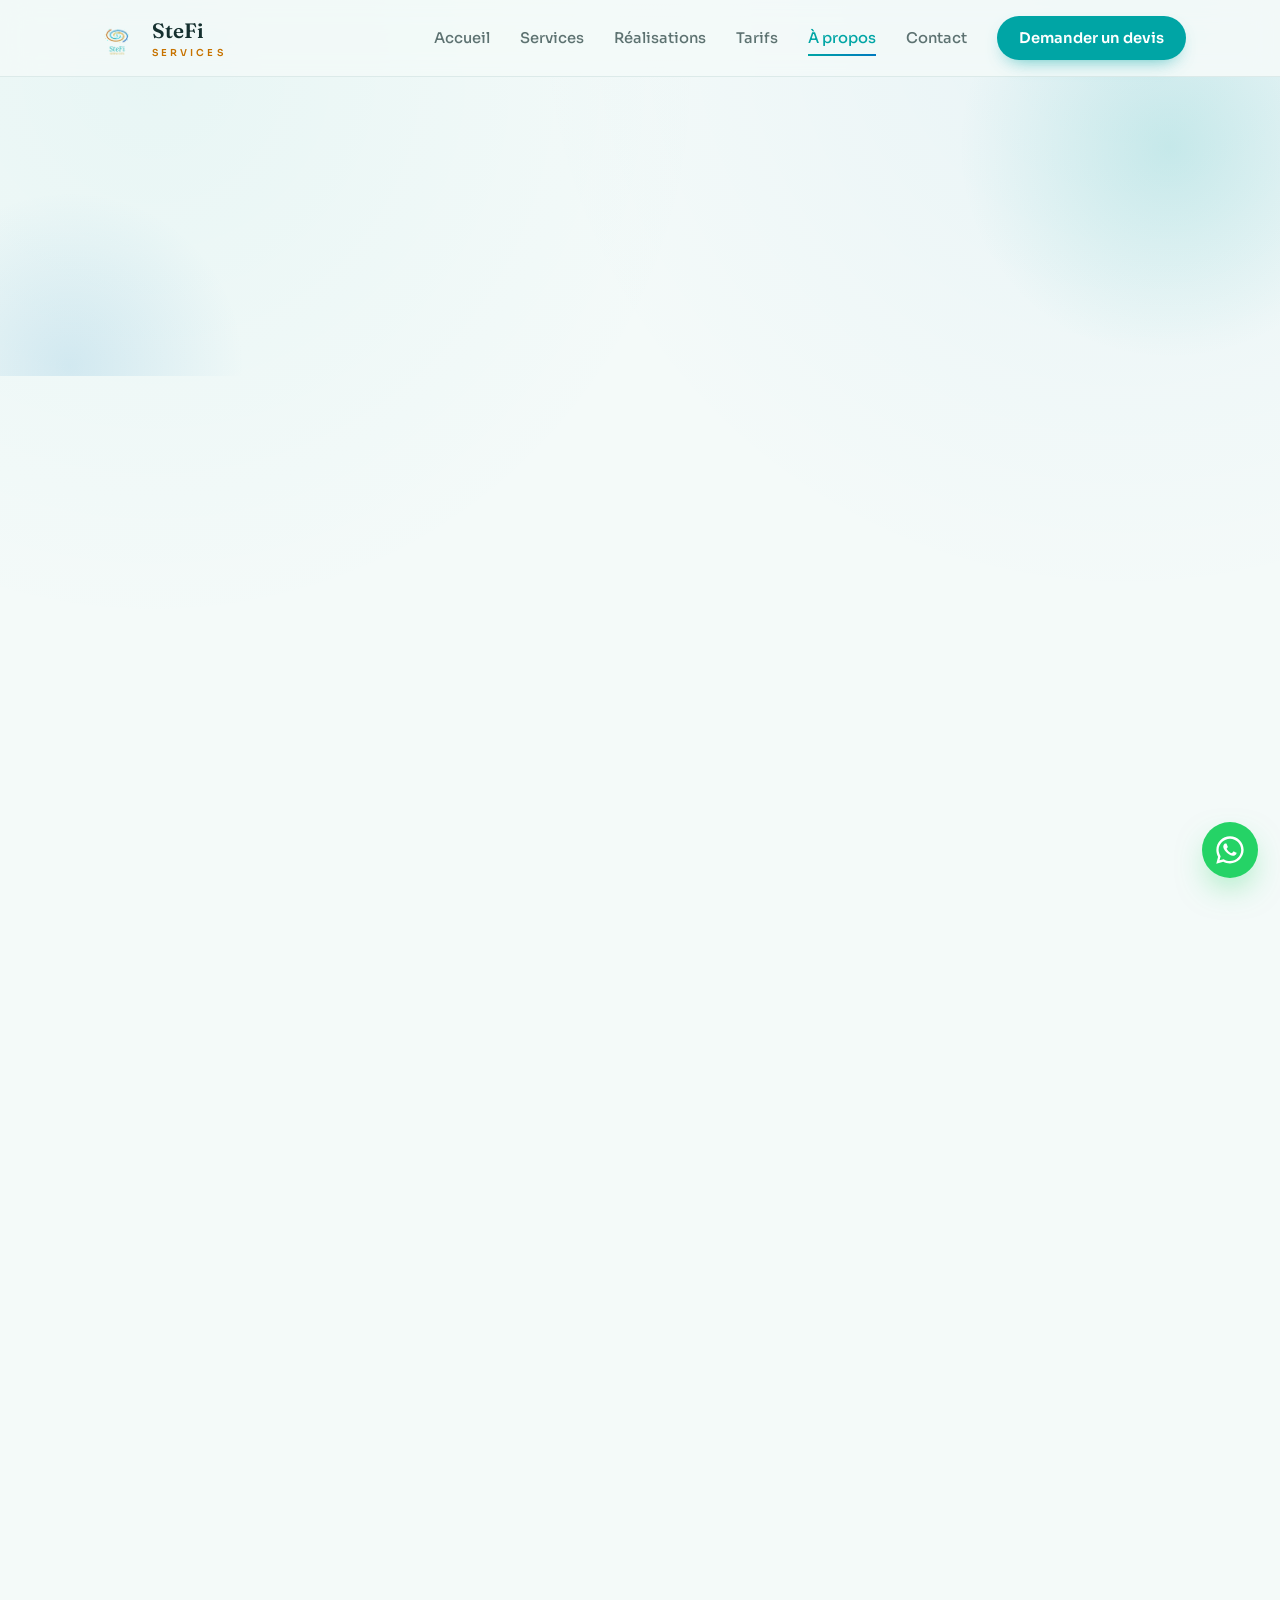
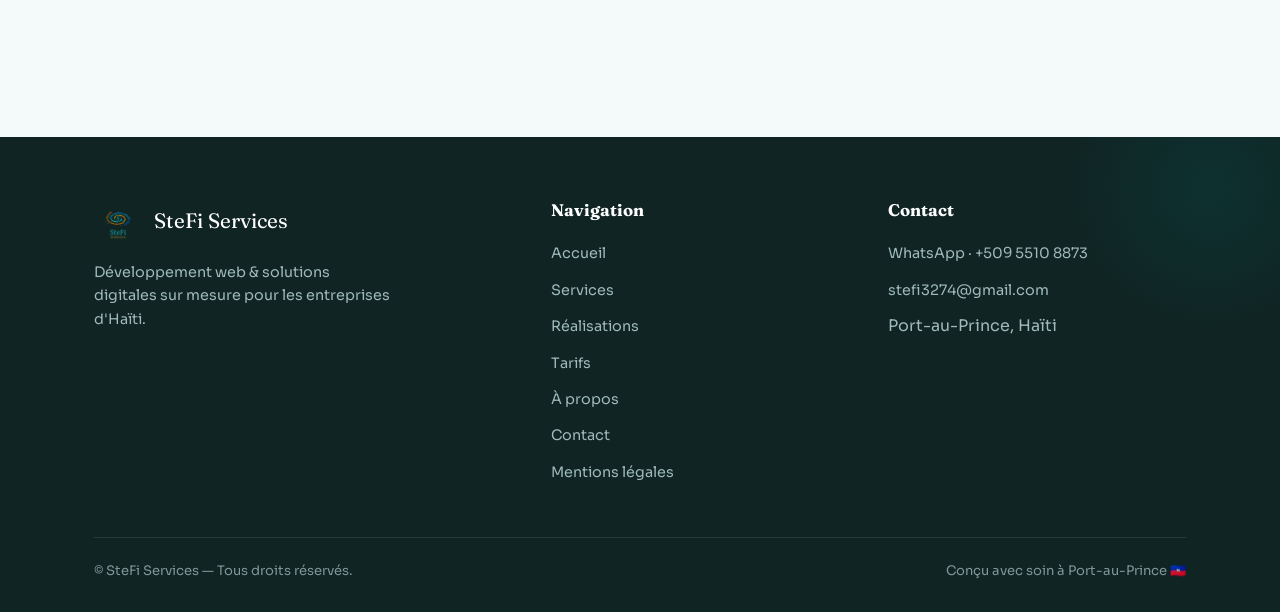
==== a-propos.html @ d9a523bb "Add files via upload" ====
<!DOCTYPE html>
<html lang="fr">
<head>
<meta charset="UTF-8">
<meta name="viewport" content="width=device-width, initial-scale=1.0">
<title>À propos — SteFi Services</title>
<meta name="description" content="SteFi Services, par Stevenson Mervil : le digital simplement, pour les entrepreneurs d'Haïti. Basés à Port-au-Prince.">
<meta property="og:title" content="À propos — SteFi Services">
<meta property="og:description" content="SteFi Services, par Stevenson Mervil : le digital simplement, pour les entrepreneurs d'Haïti. Basés à Port-au-Prince.">
<meta property="og:type" content="website">
<meta property="og:image" content="logo.png">
<meta name="theme-color" content="#00a5a5">
<link rel="icon" type="image/png" href="logo.png">
<link rel="preconnect" href="https://fonts.googleapis.com">
<link rel="preconnect" href="https://fonts.gstatic.com" crossorigin>
<link href="https://fonts.googleapis.com/css2?family=Fraunces:ital,opsz,wght@0,9..144,400;0,9..144,600;0,9..144,700;1,9..144,400;1,9..144,600&family=Sora:wght@300;400;500;600;700&display=swap" rel="stylesheet">
<link rel="stylesheet" href="style.css">
</head>
<body>
<header>
  <div class="wrap nav">
    <a href="index.html" class="brand">
      <img src="logo.png" alt="Logo SteFi Services">
      <span>SteFi<small>Services</small></span>
    </a>
    <nav class="menu" id="menu">
        <a href="index.html">Accueil</a>
        <a href="services.html">Services</a>
        <a href="realisations.html">Réalisations</a>
        <a href="tarifs.html">Tarifs</a>
        <a href="a-propos.html" class="active">À propos</a>
        <a href="contact.html">Contact</a>
        <a href="contact.html" class="cta">Demander un devis</a>
    </nav>
    <button class="burger" id="burger" aria-label="Ouvrir le menu"><span></span><span></span><span></span></button>
  </div>
</header>

<section class="page-hero">
  <div class="wrap reveal">
    <span class="kicker">À propos</span>
    <h1>Qui sommes-nous</h1>
    <p>Le digital, simplement, pour les entrepreneurs d'ici.</p>
    <div class="crumbs"><a href="index.html">Accueil</a> › À propos</div>
  </div>
</section>

<section style="padding-top:30px">
  <div class="wrap about">
    <div class="about-visual reveal">
      <img src="logo.png" alt="SteFi Services">
      <div class="nm">Stevenson Mervil</div>
      <div class="rl">Fondateur · Développeur</div>
    </div>
    <div class="reveal d1">
      <h2>Le digital à portée de tous</h2>
      <p>SteFi Services est née d'une conviction : chaque entreprise, petite ou grande, mérite une présence en ligne professionnelle, sans jargon compliqué ni budget démesuré.</p>
      <p>Basés à Port-au-Prince, nous concevons des sites et des solutions digitales pensés pour la réalité du marché local — paiements MonCash et NatCash, commandes sur WhatsApp, et un accompagnement humain à chaque étape.</p>
      <p>Notre approche : écouter votre besoin, livrer un outil qui fonctionne vraiment, et rester à vos côtés bien après la mise en ligne.</p>
      <div class="vals">
        <span class="pill"><b>✓</b> Sur mesure</span>
        <span class="pill"><b>✓</b> Prix transparents</span>
        <span class="pill"><b>✓</b> Suivi continu</span>
        <span class="pill"><b>✓</b> Proximité</span>
      </div>
    </div>
  </div>
</section>

<section style="padding-top:0">
  <div class="wrap">
    <div class="head reveal">
      <span class="kicker">Nos valeurs</span>
      <h2>Ce qui guide notre travail</h2>
      <p>Trois principes simples au cœur de chaque projet.</p>
    </div>
    <div class="values">
      <div class="value reveal"><div class="ic">👂</div><h3>L'écoute d'abord</h3><p>On part de votre besoin réel, pas d'une solution toute faite. Chaque projet commence par une vraie conversation.</p></div>
      <div class="value reveal d1"><div class="ic">🇭🇹</div><h3>Pensé pour Haïti</h3><p>Paiements locaux, WhatsApp, connexions parfois lentes : on conçoit pour la réalité de vos clients.</p></div>
      <div class="value reveal d2"><div class="ic">🤝</div><h3>Un partenaire durable</h3><p>On ne disparaît pas après la livraison. Suivi, mises à jour et conseils restent disponibles.</p></div>
    </div>
  </div>
</section>

<section style="padding-top:0">
  <div class="wrap">
    <div class="cta-band reveal">
      <h2>Travaillons ensemble</h2>
      <p>Un projet en tête ? Discutons-en sans engagement.</p>
      <a href="contact.html" class="btn btn-primary">Me contacter <span class="arr">→</span></a>
    </div>
  </div>
</section>

<footer>
  <div class="wrap">
    <div class="f-grid">
      <div>
        <div class="f-brand">
          <img src="logo.png" alt="SteFi Services">
          <span class="nm">SteFi Services</span>
        </div>
        <p>Développement web &amp; solutions digitales sur mesure pour les entreprises d'Haïti.</p>
      </div>
      <div>
        <h4>Navigation</h4>
        <ul>
          <li><a href="index.html">Accueil</a></li>
          <li><a href="services.html">Services</a></li>
          <li><a href="realisations.html">Réalisations</a></li>
          <li><a href="tarifs.html">Tarifs</a></li>
          <li><a href="a-propos.html">À propos</a></li>
          <li><a href="contact.html">Contact</a></li>
          <li><a href="mentions-legales.html">Mentions légales</a></li>
        </ul>
      </div>
      <div>
        <h4>Contact</h4>
        <ul>
          <li><a href="https://wa.me/50955108873" target="_blank" rel="noopener">WhatsApp · +509 5510 8873</a></li>
          <li><a href="mailto:stefi3274@gmail.com">stefi3274@gmail.com</a></li>
          <li><span style="color:#9fbab9">Port-au-Prince, Haïti</span></li>
        </ul>
      </div>
    </div>
    <div class="f-bottom">
      <span>© <span class="year"></span> SteFi Services — Tous droits réservés.</span>
      <span>Conçu avec soin à Port-au-Prince 🇭🇹</span>
    </div>
  </div>
</footer>

<span class="wa-pulse"></span>
<a class="wa-float" href="https://wa.me/50955108873?text=Bonjour%20SteFi%20Services,%20je%20souhaite%20des%20informations." target="_blank" rel="noopener" aria-label="Contacter sur WhatsApp">
  <svg viewBox="0 0 32 32" fill="currentColor"><path d="M16 .4C7.4.4.4 7.4.4 16c0 2.8.7 5.4 2 7.8L.3 31.6l8-2.1c2.3 1.2 4.9 1.9 7.7 1.9 8.6 0 15.6-7 15.6-15.6S24.6.4 16 .4zm0 28.2c-2.5 0-4.8-.7-6.8-1.8l-.5-.3-4.7 1.2 1.3-4.6-.3-.5c-1.3-2-2-4.4-2-6.8C3.2 9 9 3.2 16 3.2S28.8 9 28.8 16 23 28.6 16 28.6zm7.1-9.6c-.4-.2-2.3-1.1-2.6-1.3-.4-.1-.6-.2-.9.2s-1 1.3-1.2 1.5c-.2.2-.4.3-.8.1-.4-.2-1.6-.6-3.1-1.9-1.1-1-1.9-2.3-2.2-2.7-.2-.4 0-.6.2-.8.2-.2.4-.4.5-.7.2-.2.2-.4.4-.6.1-.3 0-.5 0-.7-.1-.2-.9-2.1-1.2-2.9-.3-.8-.6-.7-.9-.7h-.7c-.2 0-.6.1-1 .5-.3.4-1.3 1.3-1.3 3.1s1.3 3.6 1.5 3.9c.2.2 2.6 4 6.4 5.6.9.4 1.6.6 2.1.8.9.3 1.7.2 2.3.1.7-.1 2.3-.9 2.6-1.8.3-.9.3-1.6.2-1.8-.1-.1-.3-.2-.7-.4z"/></svg><span class="wa-txt">Discutons !</span>
</a>
<script src="main.js"></script>
</body>
</html>
---- style.css ----
/* ============================================================
   SteFi Services — styles partagés (v3)
   Modifiez ce fichier pour changer l'apparence de tout le site.
   Couleurs principales : voir :root ci-dessous.
   ============================================================ */

*{box-sizing:border-box;margin:0;padding:0}
:root{
  --ink:#15302f;--muted:#5d7271;
  --accent:#00a5a5;--accent-d:#007e8f;
  --blue:#0079bf;--ocre:#c77300;--gold:#cbb04f;
  --bg:#f4faf9;--surface:#ffffff;--border:#dceae9;
  --wa:#25d366;
  --shadow-sm:0 4px 14px -8px rgba(21,48,47,.25);
  --shadow-md:0 18px 44px -22px rgba(21,48,47,.35);
  --shadow-lg:0 30px 70px -30px rgba(21,48,47,.4);
  --radius:18px;
  --maxw:1140px;
}
html{scroll-behavior:smooth;-webkit-text-size-adjust:100%}
body{font-family:'Sora',sans-serif;color:var(--ink);background:var(--bg);line-height:1.65;overflow-x:hidden;
  background-image:radial-gradient(circle at 12% 8%,rgba(0,165,165,.05),transparent 40%),radial-gradient(circle at 88% 0%,rgba(0,121,191,.05),transparent 42%);
  background-attachment:fixed}
a{color:inherit;text-decoration:none}
img{max-width:100%;display:block}
::selection{background:rgba(0,165,165,.22)}
.wrap{max-width:var(--maxw);margin:0 auto;padding:0 24px}
section{padding:92px 0}
h1,h2,h3{font-family:'Fraunces',serif;font-weight:600;line-height:1.08;letter-spacing:-.01em}

/* ---------- HEADER ---------- */
header{position:sticky;top:0;z-index:60;background:rgba(244,250,249,.78);backdrop-filter:blur(14px);-webkit-backdrop-filter:blur(14px);border-bottom:1px solid var(--border);transition:box-shadow .3s}
header.scrolled{box-shadow:0 6px 24px -16px rgba(21,48,47,.5)}
.nav{display:flex;align-items:center;justify-content:space-between;height:76px}
.brand{display:flex;align-items:center;gap:12px;font-family:'Fraunces',serif;font-size:1.3rem;font-weight:600}
.brand img{width:46px;height:46px;object-fit:contain;transition:transform .4s cubic-bezier(.34,1.56,.64,1)}
.brand:hover img{transform:rotate(-8deg) scale(1.06)}
.brand span small{display:block;font-family:'Sora',sans-serif;font-size:.6rem;letter-spacing:.32em;text-transform:uppercase;color:var(--ocre);font-weight:600;margin-top:-2px}
.menu{display:flex;gap:30px;align-items:center;font-size:.92rem;font-weight:500}
.menu a{position:relative;padding:4px 0;color:var(--muted);transition:color .2s}
.menu a:hover,.menu a.active{color:var(--accent)}
.menu a::after{content:"";position:absolute;left:0;bottom:-2px;width:0;height:2px;background:linear-gradient(90deg,var(--accent),var(--blue));transition:width .28s}
.menu a:hover::after,.menu a.active::after{width:100%}
.menu .cta{background:var(--accent);color:#fff;padding:10px 22px;border-radius:30px;font-weight:600;box-shadow:0 8px 20px -10px rgba(0,165,165,.8)}
.menu .cta:hover{background:var(--accent-d);color:#fff;transform:translateY(-1px)}
.menu .cta::after{display:none}
.burger{display:none;flex-direction:column;gap:5px;cursor:pointer;background:none;border:0;padding:6px}
.burger span{width:26px;height:2px;background:var(--ink);border-radius:2px;transition:.3s}
.burger.open span:nth-child(1){transform:translateY(7px) rotate(45deg)}
.burger.open span:nth-child(2){opacity:0}
.burger.open span:nth-child(3){transform:translateY(-7px) rotate(-45deg)}

/* ---------- BUTTONS ---------- */
.btns{display:flex;gap:14px;flex-wrap:wrap}
.btn{display:inline-flex;align-items:center;gap:9px;padding:14px 28px;border-radius:32px;font-weight:600;font-size:.95rem;transition:transform .2s,box-shadow .2s,background .2s;cursor:pointer;border:0;font-family:inherit}
.btn-primary{background:linear-gradient(135deg,var(--accent-d),var(--accent) 70%,var(--blue));background-size:160% 160%;color:#fff;box-shadow:0 12px 30px -12px rgba(0,165,165,.7)}
.btn-primary:hover{transform:translateY(-2px);box-shadow:0 18px 40px -14px rgba(0,165,165,.85);background-position:100% 100%}
.btn-ghost{background:#fff;color:var(--ink);border:1.5px solid var(--border)}
.btn-ghost:hover{border-color:var(--accent);color:var(--accent);transform:translateY(-2px)}
.btn .arr{transition:transform .25s}
.btn:hover .arr{transform:translateX(4px)}

/* ---------- SECTION HEADINGS ---------- */
.kicker{display:inline-flex;align-items:center;gap:8px;text-transform:uppercase;letter-spacing:.26em;font-size:.7rem;font-weight:700;color:var(--ocre);margin-bottom:18px}
.kicker::before{content:"";width:22px;height:2px;background:var(--ocre);border-radius:2px}
.head{text-align:center;max-width:640px;margin:0 auto 58px}
.head .kicker{justify-content:center;margin-bottom:14px}
.head h2{font-size:clamp(1.9rem,4vw,2.5rem);margin-bottom:14px}
.head p{color:var(--muted)}

/* ---------- PAGE HERO (inner pages) ---------- */
.page-hero{padding:84px 0 44px;text-align:center;position:relative;overflow:hidden}
.page-hero::before{content:"";position:absolute;top:-160px;right:-120px;width:460px;height:460px;border-radius:50%;background:radial-gradient(circle,rgba(0,165,165,.16),transparent 65%)}
.page-hero::after{content:"";position:absolute;bottom:-180px;left:-120px;width:380px;height:380px;border-radius:50%;background:radial-gradient(circle,rgba(0,121,191,.12),transparent 65%)}
.page-hero .wrap{position:relative;z-index:1}
.page-hero h1{font-size:clamp(2.1rem,5vw,2.9rem);margin-bottom:12px}
.page-hero p{color:var(--muted);max-width:560px;margin:0 auto}
.crumbs{font-size:.78rem;color:var(--muted);margin-top:18px;letter-spacing:.04em}
.crumbs a{color:var(--accent)}
.crumbs a:hover{text-decoration:underline}

/* ---------- HERO (home) ---------- */
.hero{position:relative;padding:104px 0 92px;overflow:hidden}
.hero::before{content:"";position:absolute;top:-180px;right:-160px;width:580px;height:580px;border-radius:50%;background:radial-gradient(circle,rgba(0,165,165,.18),transparent 65%);z-index:0;animation:float 14s ease-in-out infinite}
.hero::after{content:"";position:absolute;bottom:-200px;left:-140px;width:480px;height:480px;border-radius:50%;background:radial-gradient(circle,rgba(0,121,191,.14),transparent 65%);z-index:0;animation:float 18s ease-in-out infinite reverse}
@keyframes float{0%,100%{transform:translate(0,0)}50%{transform:translate(-24px,22px)}}
.hero .wrap{position:relative;z-index:1;display:grid;grid-template-columns:1.1fr .9fr;gap:52px;align-items:center}
.hero h1{font-size:clamp(2.3rem,5.2vw,3.4rem);margin-bottom:20px}
.hero h1 em{font-style:italic;color:var(--accent);position:relative}
.hero h1 em::after{content:"";position:absolute;left:0;right:0;bottom:.04em;height:.13em;background:rgba(203,176,79,.45);border-radius:3px;z-index:-1}
.hero p.lead{font-size:1.12rem;color:var(--muted);max-width:520px;margin-bottom:32px}
.hero-meta{display:flex;gap:26px;margin-top:30px;flex-wrap:wrap}
.hero-meta .hm{display:flex;align-items:center;gap:9px;font-size:.86rem;color:var(--muted);font-weight:500}
.hero-meta .hm b{color:var(--accent);font-family:'Fraunces',serif;font-size:1.15rem}
.hero-art{position:relative;display:flex;justify-content:center}
.hero-card{background:#fff;border:1px solid var(--border);border-radius:26px;padding:34px;box-shadow:var(--shadow-lg);width:100%;max-width:380px;position:relative}
.hero-card::before{content:"";position:absolute;inset:0;border-radius:26px;padding:1px;background:linear-gradient(140deg,rgba(0,165,165,.5),transparent 40%,rgba(0,121,191,.4));-webkit-mask:linear-gradient(#fff 0 0) content-box,linear-gradient(#fff 0 0);-webkit-mask-composite:xor;mask-composite:exclude;pointer-events:none}
.hero-card img{width:120px;margin:0 auto 6px}
.hero-card .hc-title{text-align:center;font-family:'Fraunces',serif;font-size:1.5rem;color:var(--accent-d)}
.hero-card .hc-sub{text-align:center;font-size:.66rem;letter-spacing:.34em;text-transform:uppercase;color:var(--ocre);font-weight:600;margin-bottom:22px}
.hc-row{display:flex;align-items:center;gap:12px;padding:11px 0;border-top:1px dashed var(--border);font-size:.9rem}
.hc-row b{color:var(--ink)}
.hc-dot{width:10px;height:10px;border-radius:50%;flex:0 0 auto}

/* ---------- TRUST STRIP ---------- */
.strip{background:#fff;border-top:1px solid var(--border);border-bottom:1px solid var(--border)}
.strip .wrap{display:flex;justify-content:space-around;flex-wrap:wrap;gap:24px;padding:34px 24px}
.stat{text-align:center}
.stat .n{font-family:'Fraunces',serif;font-size:2rem;color:var(--accent)}
.stat .l{font-size:.8rem;color:var(--muted);text-transform:uppercase;letter-spacing:.12em}

/* ---------- SERVICES ---------- */
.grid{display:grid;grid-template-columns:repeat(3,1fr);gap:22px}
.card{background:#fff;border:1px solid var(--border);border-radius:var(--radius);padding:32px 28px;transition:transform .3s cubic-bezier(.22,1,.36,1),box-shadow .3s,border-color .3s;position:relative;overflow:hidden}
.card::before{content:"";position:absolute;top:0;left:0;right:0;height:3px;background:linear-gradient(90deg,var(--accent),var(--blue));transform:scaleX(0);transform-origin:left;transition:transform .35s}
.card:hover{transform:translateY(-7px);box-shadow:var(--shadow-md);border-color:transparent}
.card:hover::before{transform:scaleX(1)}
.card .ic{width:56px;height:56px;border-radius:15px;display:flex;align-items:center;justify-content:center;margin-bottom:20px;font-size:1.55rem;transition:transform .3s}
.card:hover .ic{transform:scale(1.08) rotate(-4deg)}
.card h3{font-size:1.3rem;margin-bottom:10px}
.card p{font-size:.92rem;color:var(--muted)}
.c1 .ic{background:rgba(0,165,165,.12);color:var(--accent)}
.c2 .ic{background:rgba(0,121,191,.12);color:var(--blue)}
.c3 .ic{background:rgba(199,115,0,.12);color:var(--ocre)}
.c4 .ic{background:rgba(203,176,79,.18);color:#a8902f}
.c5 .ic{background:rgba(0,126,143,.12);color:var(--accent-d)}
.c6 .ic{background:rgba(0,165,165,.12);color:var(--accent)}

/* ---------- PROCESS (services page) ---------- */
.steps{display:grid;grid-template-columns:repeat(4,1fr);gap:20px;margin-top:10px}
.step{background:#fff;border:1px solid var(--border);border-radius:16px;padding:28px 24px;position:relative;transition:transform .3s,box-shadow .3s}
.step:hover{transform:translateY(-5px);box-shadow:var(--shadow-md)}
.step .stp-n{font-family:'Fraunces',serif;font-size:2.3rem;color:var(--gold);line-height:1;margin-bottom:12px}
.step h3{font-size:1.1rem;margin-bottom:8px}
.step p{font-size:.88rem;color:var(--muted)}

/* ---------- ABOUT ---------- */
.about{display:grid;grid-template-columns:.85fr 1.15fr;gap:56px;align-items:center}
.about-visual{position:relative;border-radius:24px;padding:48px 32px;text-align:center;background:linear-gradient(140deg,#007e8f,#00a5a5 55%,#0079bf);overflow:hidden;box-shadow:var(--shadow-md)}
.about-visual::after{content:"";position:absolute;right:-40px;bottom:-60px;width:200px;height:200px;border-radius:50%;background:radial-gradient(circle,rgba(203,176,79,.4),transparent 70%)}
.about-visual img{width:150px;margin:0 auto;filter:drop-shadow(0 10px 24px rgba(0,0,0,.2));position:relative;z-index:1}
.about-visual .nm{color:#fff;font-family:'Fraunces',serif;font-size:1.45rem;margin-top:8px;position:relative;z-index:1}
.about-visual .rl{color:rgba(255,255,255,.85);font-size:.82rem;letter-spacing:.2em;text-transform:uppercase;margin-top:4px;position:relative;z-index:1}
.about h2{font-size:clamp(1.8rem,4vw,2.4rem);margin-bottom:18px}
.about p{color:var(--muted);margin-bottom:16px}
.vals{display:flex;gap:14px;flex-wrap:wrap;margin-top:24px}
.pill{background:var(--bg);border:1px solid var(--border);border-radius:30px;padding:9px 17px;font-size:.82rem;font-weight:500;transition:transform .2s,border-color .2s}
.pill:hover{transform:translateY(-2px);border-color:var(--accent)}
.pill b{color:var(--accent)}

/* ---------- VALUES (about) ---------- */
.values{display:grid;grid-template-columns:repeat(3,1fr);gap:22px}
.value{background:#fff;border:1px solid var(--border);border-radius:16px;padding:28px 24px;transition:transform .3s,box-shadow .3s}
.value:hover{transform:translateY(-5px);box-shadow:var(--shadow-md)}
.value .ic{font-size:1.8rem;margin-bottom:12px}
.value h3{font-size:1.15rem;margin-bottom:8px}
.value p{font-size:.9rem;color:var(--muted)}

/* ---------- CTA BANNER ---------- */
.cta-band{position:relative;border-radius:26px;padding:52px 44px;text-align:center;overflow:hidden;color:#fff;
  background:linear-gradient(135deg,#007e8f,#00a5a5 50%,#0079bf)}
.cta-band::before{content:"";position:absolute;top:-80px;left:-60px;width:280px;height:280px;border-radius:50%;background:radial-gradient(circle,rgba(255,255,255,.12),transparent 70%)}
.cta-band::after{content:"";position:absolute;right:-70px;bottom:-90px;width:320px;height:320px;border-radius:50%;background:radial-gradient(circle,rgba(203,176,79,.35),transparent 70%)}
.cta-band h2{font-size:clamp(1.7rem,4vw,2.3rem);margin-bottom:12px;position:relative}
.cta-band p{opacity:.94;max-width:520px;margin:0 auto 26px;position:relative}
.cta-band .btn-primary{background:#fff;color:var(--accent-d);position:relative}
.cta-band .btn-primary:hover{background:#fff;color:var(--accent-d)}

/* ---------- CONTACT ---------- */
.contact-grid{display:grid;grid-template-columns:1fr 1fr;gap:40px}
.contact-info{display:flex;flex-direction:column;gap:16px}
.ci-row{display:flex;gap:16px;align-items:center;background:#fff;border:1px solid var(--border);border-radius:14px;padding:18px 20px;transition:border-color .2s,transform .2s,box-shadow .2s}
.ci-row:hover{border-color:var(--accent);transform:translateX(4px);box-shadow:var(--shadow-sm)}
.ci-row .ic{width:46px;height:46px;border-radius:12px;background:rgba(0,165,165,.1);color:var(--accent);display:flex;align-items:center;justify-content:center;flex:0 0 auto;font-size:1.2rem}
.ci-row .lbl{font-size:.72rem;text-transform:uppercase;letter-spacing:.14em;color:var(--muted)}
.ci-row .val{font-weight:600;font-size:1rem}
.form{background:#fff;border:1px solid var(--border);border-radius:var(--radius);padding:32px;box-shadow:var(--shadow-sm)}
.form label{display:block;font-size:.82rem;font-weight:600;margin-bottom:6px;color:var(--ink)}
.form .field{margin-bottom:18px}
.form input,.form textarea{width:100%;padding:13px 15px;border:1.5px solid var(--border);border-radius:11px;font-family:inherit;font-size:.95rem;background:var(--bg);transition:border-color .2s,box-shadow .2s;color:var(--ink)}
.form input:focus,.form textarea:focus{outline:none;border-color:var(--accent);box-shadow:0 0 0 3px rgba(0,165,165,.12)}
.form textarea{resize:vertical;min-height:130px}
.form .btn-primary{width:100%;justify-content:center}
.form-note{font-size:.78rem;color:var(--muted);margin-top:12px;text-align:center}

/* ---------- FAQ ---------- */
.faq{max-width:760px;margin:0 auto;display:flex;flex-direction:column;gap:12px}
.faq details{background:#fff;border:1px solid var(--border);border-radius:14px;padding:0 22px;transition:box-shadow .25s,border-color .25s}
.faq details[open]{box-shadow:var(--shadow-sm);border-color:rgba(0,165,165,.4)}
.faq summary{cursor:pointer;list-style:none;padding:20px 0;font-weight:600;font-size:1rem;display:flex;justify-content:space-between;align-items:center;gap:16px}
.faq summary::-webkit-details-marker{display:none}
.faq summary::after{content:"+";font-size:1.5rem;color:var(--accent);font-weight:400;transition:transform .3s;line-height:1}
.faq details[open] summary::after{transform:rotate(45deg)}
.faq .ans{padding:0 0 22px;color:var(--muted);font-size:.92rem;margin-top:-4px}

/* ---------- LEGAL DOC ---------- */
.doc{background:#fff;border:1px solid var(--border);border-radius:var(--radius);padding:42px;box-shadow:var(--shadow-md);max-width:820px;margin:0 auto}
.doc-sec{padding:24px 0;border-bottom:1px solid var(--border)}
.doc-sec:last-child{border-bottom:0;padding-bottom:0}
.doc-sec:first-child{padding-top:0}
.doc h2{font-size:1.35rem;color:var(--accent-d);margin-bottom:12px;display:flex;align-items:center;gap:10px}
.doc h2 .num{font-size:.85rem;background:rgba(0,165,165,.12);color:var(--accent);width:30px;height:30px;border-radius:8px;display:inline-flex;align-items:center;justify-content:center;flex:0 0 auto}
.doc p{color:var(--muted);margin-bottom:10px}
.doc p b{color:var(--ink)}
.doc a{color:var(--accent)}
.doc a:hover{text-decoration:underline}
.doc ul{margin:8px 0 8px 4px;list-style:none}
.doc ul li{color:var(--muted);padding:5px 0 5px 22px;position:relative}
.doc ul li::before{content:"›";position:absolute;left:4px;color:var(--accent);font-weight:700}
.info-box{background:var(--bg);border:1px solid var(--border);border-radius:12px;padding:18px 20px;margin-top:6px}
.info-box p{margin:4px 0;color:var(--ink);font-size:.95rem}
.updated{text-align:center;color:var(--muted);font-size:.82rem;margin-top:26px;font-style:italic}

/* ---------- FOOTER ---------- */
footer{background:#0f2423;color:#cfe3e2;padding:60px 0 30px;position:relative;overflow:hidden}
footer::before{content:"";position:absolute;top:-100px;right:-80px;width:300px;height:300px;border-radius:50%;background:radial-gradient(circle,rgba(0,165,165,.1),transparent 70%)}
.f-grid{display:grid;grid-template-columns:1.4fr 1fr 1fr;gap:40px;margin-bottom:42px;position:relative}
.f-brand{display:flex;align-items:center;gap:12px;margin-bottom:16px}
.f-brand img{width:48px}
.f-brand .nm{font-family:'Fraunces',serif;font-size:1.3rem;color:#fff}
footer p{font-size:.9rem;color:#9fbab9;max-width:300px}
footer h4{font-family:'Fraunces',serif;color:#fff;font-size:1.05rem;margin-bottom:16px}
footer ul{list-style:none}
footer ul li{margin-bottom:10px}
footer ul a{font-size:.9rem;color:#9fbab9;transition:color .2s,padding-left .2s}
footer ul a:hover{color:var(--accent);padding-left:4px}
.f-bottom{border-top:1px solid rgba(255,255,255,.1);padding-top:22px;display:flex;justify-content:space-between;flex-wrap:wrap;gap:12px;font-size:.82rem;color:#7d9897;position:relative}

/* ---------- WHATSAPP FLOAT ---------- */
.wa-float{position:fixed;right:22px;bottom:22px;z-index:80;display:flex;align-items:center;gap:0;background:var(--wa);color:#fff;border-radius:32px;padding:14px;box-shadow:0 14px 34px -10px rgba(37,211,102,.6);transition:padding .3s,gap .3s;overflow:hidden}
.wa-float svg{width:28px;height:28px;flex:0 0 auto}
.wa-float .wa-txt{max-width:0;white-space:nowrap;font-weight:600;font-size:.92rem;overflow:hidden;transition:max-width .35s,margin .35s}
.wa-float:hover{gap:10px;padding:14px 22px 14px 14px}
.wa-float:hover .wa-txt{max-width:160px;margin-left:2px}
.wa-pulse{position:fixed;right:30px;bottom:30px;width:30px;height:30px;border-radius:50%;background:var(--wa);z-index:79;animation:pulse 2.4s infinite;pointer-events:none}
@keyframes pulse{0%{transform:scale(1);opacity:.55}70%{transform:scale(2.6);opacity:0}100%{opacity:0}}

/* ---------- REVEAL ---------- */
.reveal{opacity:0;transform:translateY(28px);transition:opacity .7s ease,transform .7s cubic-bezier(.22,1,.36,1)}
.reveal.in{opacity:1;transform:none}
.reveal.d1{transition-delay:.08s}.reveal.d2{transition-delay:.16s}.reveal.d3{transition-delay:.24s}.reveal.d4{transition-delay:.32s}.reveal.d5{transition-delay:.4s}

/* ---------- RESPONSIVE ---------- */
@media (max-width:900px){
  .hero .wrap{grid-template-columns:1fr;gap:42px}
  .grid{grid-template-columns:1fr 1fr}
  .values{grid-template-columns:1fr}
  .steps{grid-template-columns:1fr 1fr}
  .about{grid-template-columns:1fr;gap:36px}
  .f-grid{grid-template-columns:1fr 1fr}
}
@media (max-width:640px){
  section{padding:64px 0}
  .menu{position:fixed;inset:76px 0 auto 0;background:var(--bg);flex-direction:column;gap:0;padding:8px 24px 24px;border-bottom:1px solid var(--border);transform:translateY(-135%);transition:transform .35s;height:auto}
  .menu.open{transform:none}
  .menu a{width:100%;padding:15px 0;border-bottom:1px solid var(--border)}
  .menu a::after{display:none}
  .menu .cta{width:100%;text-align:center;justify-content:center;margin-top:12px}
  .burger{display:flex}
  .grid{grid-template-columns:1fr}
  .steps{grid-template-columns:1fr}
  .contact-grid{grid-template-columns:1fr}
  .f-grid{grid-template-columns:1fr}
  .f-bottom{flex-direction:column;text-align:center}
  .doc{padding:26px 20px}
  .cta-band{padding:40px 26px}
}
@media (prefers-reduced-motion:reduce){
  *{animation:none!important;transition:none!important}
  .reveal{opacity:1;transform:none}
}

/* ============================================================
   TARIFS
   ============================================================ */
.tiers{display:grid;grid-template-columns:repeat(3,1fr);gap:22px;align-items:start}
.tier{background:#fff;border:1px solid var(--border);border-radius:var(--radius);padding:30px 26px;position:relative;display:flex;flex-direction:column;transition:transform .3s,box-shadow .3s}
.tier:hover{transform:translateY(-6px);box-shadow:var(--shadow-md)}
.tier.feature{border:2px solid var(--accent);box-shadow:0 18px 44px -22px rgba(0,165,165,.5)}
.tier .ribbon{position:absolute;top:18px;right:-1px;background:var(--ocre);color:#fff;font-size:.62rem;font-weight:700;text-transform:uppercase;letter-spacing:.1em;padding:5px 13px;border-radius:7px 0 0 7px}
.tier .t-name{font-family:'Fraunces',serif;font-size:1.4rem;font-weight:600}
.tier .t-who{color:var(--muted);font-size:.84rem;margin:4px 0 18px;min-height:38px}
.t-price{display:flex;align-items:baseline;gap:5px}
.t-price .cur{font-size:1.05rem;font-weight:600;color:var(--accent)}
.t-price .amt{font-family:'Fraunces',serif;font-size:2.5rem;font-weight:700;line-height:1;color:var(--ink)}
.t-price .note{font-size:.74rem;color:var(--muted)}
.t-sub{margin:12px 0 18px;padding:10px 13px;background:var(--bg);border-radius:10px;font-size:.82rem}
.t-sub b{color:var(--accent)}
.tier ul{list-style:none;font-size:.86rem;display:flex;flex-direction:column;gap:9px;margin:0 0 22px}
.tier li{display:flex;gap:9px;align-items:flex-start}
.tier li::before{content:"✓";color:var(--gold);font-weight:700;flex:0 0 auto}
.tier li.no{color:#b9b1a6}
.tier li.no::before{content:"—";color:#cfc7bb}
.tier .btn{margin-top:auto;justify-content:center;width:100%}
.t-band{background:#0f2423;color:#e7f1f0;border-radius:var(--radius);padding:30px 32px;margin-top:30px;position:relative;overflow:hidden}
.t-band::after{content:"";position:absolute;right:-60px;bottom:-70px;width:240px;height:240px;border-radius:50%;background:radial-gradient(circle,rgba(0,165,165,.18),transparent 70%)}
.t-band h3{font-family:'Fraunces',serif;color:#3fd0d0;font-size:1.25rem;margin-bottom:8px;position:relative}
.t-band p{font-size:.9rem;color:#bcd3d2;position:relative}
.t-band .why{margin-top:14px;font-size:.86rem;border-left:3px solid var(--gold);padding-left:14px;color:#cfe0df;position:relative}
.addons{margin-top:30px}
.addon-grid{display:grid;grid-template-columns:1fr 1fr;gap:12px}
.addon{display:flex;justify-content:space-between;gap:12px;background:#fff;border:1px solid var(--border);border-radius:11px;padding:13px 16px;font-size:.86rem;transition:border-color .2s}
.addon:hover{border-color:var(--accent)}
.addon b{color:var(--accent);white-space:nowrap}
.t-disclaimer{font-size:.74rem;color:#9a9186;margin-top:18px;font-style:italic;text-align:center}

/* ============================================================
   RÉALISATIONS (public)
   ============================================================ */
.rz-grid{display:grid;grid-template-columns:repeat(3,1fr);gap:24px}
.rz-card{background:#fff;border:1px solid var(--border);border-radius:var(--radius);overflow:hidden;display:flex;flex-direction:column;transition:transform .3s,box-shadow .3s;color:inherit}
.rz-card:hover{transform:translateY(-7px);box-shadow:var(--shadow-md)}
.rz-img{height:180px;background-size:cover;background-position:center;background-color:var(--bg)}
.rz-img--ph{display:flex;align-items:center;justify-content:center;background:linear-gradient(135deg,var(--accent-d),var(--blue))}
.rz-img--ph span{font-family:'Fraunces',serif;font-size:3rem;color:#fff;opacity:.9}
.rz-body{padding:22px 24px;display:flex;flex-direction:column;gap:8px;flex:1}
.rz-body h3{font-size:1.2rem}
.rz-body p{font-size:.9rem;color:var(--muted)}
.rz-link{margin-top:auto;color:var(--accent);font-weight:600;font-size:.88rem;display:inline-flex;align-items:center;gap:6px}
.rz-card:hover .rz-link .arr{transform:translateX(4px)}
.rz-empty{text-align:center;color:var(--muted);padding:50px 20px;font-size:.95rem}

/* ============================================================
   ADMIN
   ============================================================ */
.admin-wrap{max-width:780px;margin:0 auto}
.gate{max-width:420px;margin:0 auto;background:#fff;border:1px solid var(--border);border-radius:var(--radius);padding:34px;box-shadow:var(--shadow-sm);text-align:center}
.gate h2{font-size:1.4rem;margin-bottom:8px}
.gate p{color:var(--muted);font-size:.9rem;margin-bottom:20px}
.gate input{width:100%;padding:13px 15px;border:1.5px solid var(--border);border-radius:11px;font-family:inherit;font-size:.95rem;background:var(--bg);margin-bottom:14px;text-align:center}
.gate input:focus{outline:none;border-color:var(--accent)}
.gate .btn{width:100%;justify-content:center}
.gate-msg{display:none;color:#c0392b;font-size:.85rem;margin-top:10px}
.cfg-warning{display:none;max-width:600px;margin:0 auto 24px;background:#fff7ed;border:1px solid #fed7aa;border-radius:12px;padding:16px 20px;font-size:.86rem;color:#9a3412}
.cfg-warning b{color:#7c2d12}
.admin-card{background:#fff;border:1px solid var(--border);border-radius:var(--radius);padding:30px;box-shadow:var(--shadow-sm);margin-bottom:26px}
.admin-card h2{font-size:1.3rem;margin-bottom:18px;color:var(--accent-d)}
.admin-card .field{margin-bottom:16px}
.admin-card label{display:block;font-size:.82rem;font-weight:600;margin-bottom:6px}
.admin-card input,.admin-card textarea{width:100%;padding:12px 14px;border:1.5px solid var(--border);border-radius:10px;font-family:inherit;font-size:.93rem;background:var(--bg);color:var(--ink)}
.admin-card input:focus,.admin-card textarea:focus{outline:none;border-color:var(--accent);box-shadow:0 0 0 3px rgba(0,165,165,.12)}
.admin-card textarea{resize:vertical;min-height:80px}
.admin-card .hint{font-size:.74rem;color:var(--muted);margin-top:4px}
.form-msg{display:none;font-size:.88rem;margin-top:12px;font-weight:500}
.adm-item{display:flex;justify-content:space-between;align-items:flex-start;gap:16px;padding:16px 0;border-bottom:1px solid var(--border)}
.adm-item:last-child{border-bottom:0}
.adm-info{display:flex;flex-direction:column;gap:3px;min-width:0}
.adm-info b{font-size:.98rem}
.adm-info a{font-size:.8rem;color:var(--accent);word-break:break-all}
.adm-desc{font-size:.82rem;color:var(--muted)}
.adm-del{flex:0 0 auto;background:#fff;border:1.5px solid #f0d4d4;color:#c0392b;border-radius:9px;padding:8px 14px;font-size:.82rem;font-weight:600;cursor:pointer;font-family:inherit;transition:background .2s,border-color .2s}
.adm-del:hover{background:#fdecea;border-color:#e8b4b4}
.admin-foot{text-align:center;font-size:.82rem;color:var(--muted);margin-top:10px}
.admin-foot a{color:var(--accent)}

@media (max-width:900px){
  .tiers{grid-template-columns:1fr;gap:18px}
  .rz-grid{grid-template-columns:1fr 1fr}
  .addon-grid{grid-template-columns:1fr}
}
@media (max-width:640px){
  .rz-grid{grid-template-columns:1fr}
  .tier .ribbon{position:static;display:inline-block;margin-bottom:12px;border-radius:7px}
}

/* ============================================================
   v4 — Tarifs, Réalisations, Admin
   ============================================================ */

/* ---------- TARIFS ---------- */
.tiers{display:grid;grid-template-columns:repeat(3,1fr);gap:22px;align-items:start}
.tier{background:#fff;border:1px solid var(--border);border-radius:var(--radius);padding:30px 26px;position:relative;display:flex;flex-direction:column;transition:transform .3s,box-shadow .3s}
.tier:hover{transform:translateY(-6px);box-shadow:var(--shadow-md)}
.tier.feature{border:2px solid var(--accent);box-shadow:0 18px 50px -24px rgba(0,165,165,.55)}
.tier .ribbon{position:absolute;top:18px;right:-4px;background:var(--ocre);color:#fff;font-size:.62rem;font-weight:700;text-transform:uppercase;letter-spacing:.1em;padding:5px 13px;border-radius:6px 0 0 6px}
.tier .t-name{font-family:'Fraunces',serif;font-size:1.4rem;font-weight:600}
.tier .t-who{color:var(--muted);font-size:.84rem;margin:5px 0 18px;min-height:38px}
.t-price{display:flex;align-items:baseline;gap:5px}
.t-price .cur{font-size:1.05rem;font-weight:600;color:var(--accent)}
.t-price .amt{font-family:'Fraunces',serif;font-size:2.5rem;font-weight:700;line-height:1;color:var(--ink)}
.t-price .note{font-size:.74rem;color:var(--muted)}
.t-sub{margin:12px 0 18px;padding:10px 13px;background:var(--bg);border-radius:10px;font-size:.82rem}
.t-sub b{color:var(--accent)}
.tier ul.t-list{list-style:none;font-size:.86rem;display:flex;flex-direction:column;gap:9px;margin:4px 0 22px;flex:1}
.tier ul.t-list li{display:flex;gap:9px;align-items:flex-start;color:var(--ink)}
.tier ul.t-list li::before{content:"✓";color:var(--gold);font-weight:700;flex:0 0 auto}
.tier ul.t-list li.no{color:#b9b1a6}
.tier ul.t-list li.no::before{content:"—";color:#cfc7bb}
.tier .btn{justify-content:center}

.band{background:#0f2423;color:#e6f1f0;border-radius:var(--radius);padding:30px 32px;margin:34px 0;position:relative;overflow:hidden}
.band::after{content:"";position:absolute;right:-60px;top:-60px;width:220px;height:220px;border-radius:50%;background:radial-gradient(circle,rgba(0,165,165,.18),transparent 70%)}
.band h3{font-family:'Fraunces',serif;color:#3fd0d0;font-size:1.25rem;margin-bottom:8px;position:relative}
.band p{font-size:.92rem;opacity:.9;position:relative;max-width:760px}
.band .why{margin-top:14px;font-size:.86rem;border-left:3px solid var(--gold);padding-left:14px;opacity:.95;position:relative}

.addons{margin-top:10px}
.addon-grid{display:grid;grid-template-columns:1fr 1fr;gap:12px}
.addon{display:flex;justify-content:space-between;align-items:center;background:#fff;border:1px solid var(--border);border-radius:11px;padding:14px 18px;font-size:.88rem;transition:border-color .2s}
.addon:hover{border-color:var(--accent)}
.addon b{color:var(--accent);white-space:nowrap;margin-left:12px}
.tarif-note{font-size:.78rem;color:var(--muted);margin-top:22px;font-style:italic;text-align:center}

/* ---------- RÉALISATIONS ---------- */
.works{display:grid;grid-template-columns:repeat(3,1fr);gap:24px}
.work{background:#fff;border:1px solid var(--border);border-radius:var(--radius);overflow:hidden;display:flex;flex-direction:column;transition:transform .3s,box-shadow .3s}
.work:hover{transform:translateY(-6px);box-shadow:var(--shadow-md)}
.work .thumb{aspect-ratio:16/10;overflow:hidden;background:linear-gradient(135deg,#e3f1f0,#d4e6f2);position:relative}
.work .thumb img{width:100%;height:100%;object-fit:cover;transition:transform .5s}
.work:hover .thumb img{transform:scale(1.05)}
.work .thumb .ph{position:absolute;inset:0;display:flex;align-items:center;justify-content:center;color:var(--accent);font-size:2rem;opacity:.5}
.work .w-body{padding:22px 22px 24px;display:flex;flex-direction:column;flex:1}
.work h3{font-size:1.2rem;margin-bottom:8px}
.work p{font-size:.9rem;color:var(--muted);flex:1;margin-bottom:16px}
.work .w-link{display:inline-flex;align-items:center;gap:7px;font-size:.88rem;font-weight:600;color:var(--accent)}
.work .w-link .arr{transition:transform .25s}
.work:hover .w-link .arr{transform:translateX(4px)}
.works-empty{text-align:center;padding:60px 20px;color:var(--muted)}
.works-empty .ic{font-size:2.6rem;margin-bottom:14px;opacity:.5}
.works-loading{text-align:center;padding:50px 20px;color:var(--muted)}

/* ---------- ADMIN ---------- */
.admin-shell{max-width:760px;margin:0 auto}
.admin-card{background:#fff;border:1px solid var(--border);border-radius:var(--radius);padding:32px;box-shadow:var(--shadow-sm);margin-bottom:24px}
.admin-card h2{font-size:1.4rem;margin-bottom:6px}
.admin-card .sub{color:var(--muted);font-size:.9rem;margin-bottom:22px}
.admin-status{font-size:.85rem;padding:11px 15px;border-radius:10px;margin-bottom:18px;display:none}
.admin-status.ok{display:block;background:rgba(0,165,165,.1);color:var(--accent-d);border:1px solid rgba(0,165,165,.3)}
.admin-status.err{display:block;background:rgba(199,60,0,.08);color:#b23a00;border:1px solid rgba(199,60,0,.25)}
.admin-row{display:flex;gap:14px;align-items:center;justify-content:space-between;background:var(--bg);border:1px solid var(--border);border-radius:12px;padding:14px 16px;margin-bottom:10px}
.admin-row .ar-info{display:flex;gap:14px;align-items:center;min-width:0}
.admin-row .ar-thumb{width:54px;height:42px;border-radius:8px;object-fit:cover;flex:0 0 auto;background:#dce9e8}
.admin-row .ar-txt{min-width:0}
.admin-row .ar-txt b{display:block;font-size:.95rem;white-space:nowrap;overflow:hidden;text-overflow:ellipsis}
.admin-row .ar-txt span{font-size:.8rem;color:var(--muted);white-space:nowrap;overflow:hidden;text-overflow:ellipsis;display:block}
.btn-del{background:#fff;border:1.5px solid #e7c9c0;color:#b23a00;border-radius:9px;padding:8px 14px;font-size:.82rem;font-weight:600;cursor:pointer;flex:0 0 auto;transition:background .2s}
.btn-del:hover{background:#fdf0ec}
.btn-logout{background:none;border:1.5px solid var(--border);color:var(--muted);border-radius:9px;padding:8px 16px;font-size:.85rem;font-weight:600;cursor:pointer}
.btn-logout:hover{border-color:var(--accent);color:var(--accent)}
.admin-head{display:flex;justify-content:space-between;align-items:center;margin-bottom:24px;gap:16px;flex-wrap:wrap}
.setup-note{background:#fffaf0;border:1px solid #f0e2c0;border-radius:12px;padding:16px 18px;font-size:.85rem;color:#7a6420;margin-bottom:24px}
.setup-note b{color:#5e4d18}
.setup-note code{background:#fff;border:1px solid #ecdcb0;border-radius:5px;padding:1px 6px;font-size:.82em}

@media (max-width:900px){
  .tiers{grid-template-columns:1fr}
  .works{grid-template-columns:1fr 1fr}
  .addon-grid{grid-template-columns:1fr}
}
@media (max-width:640px){
  .works{grid-template-columns:1fr}
}
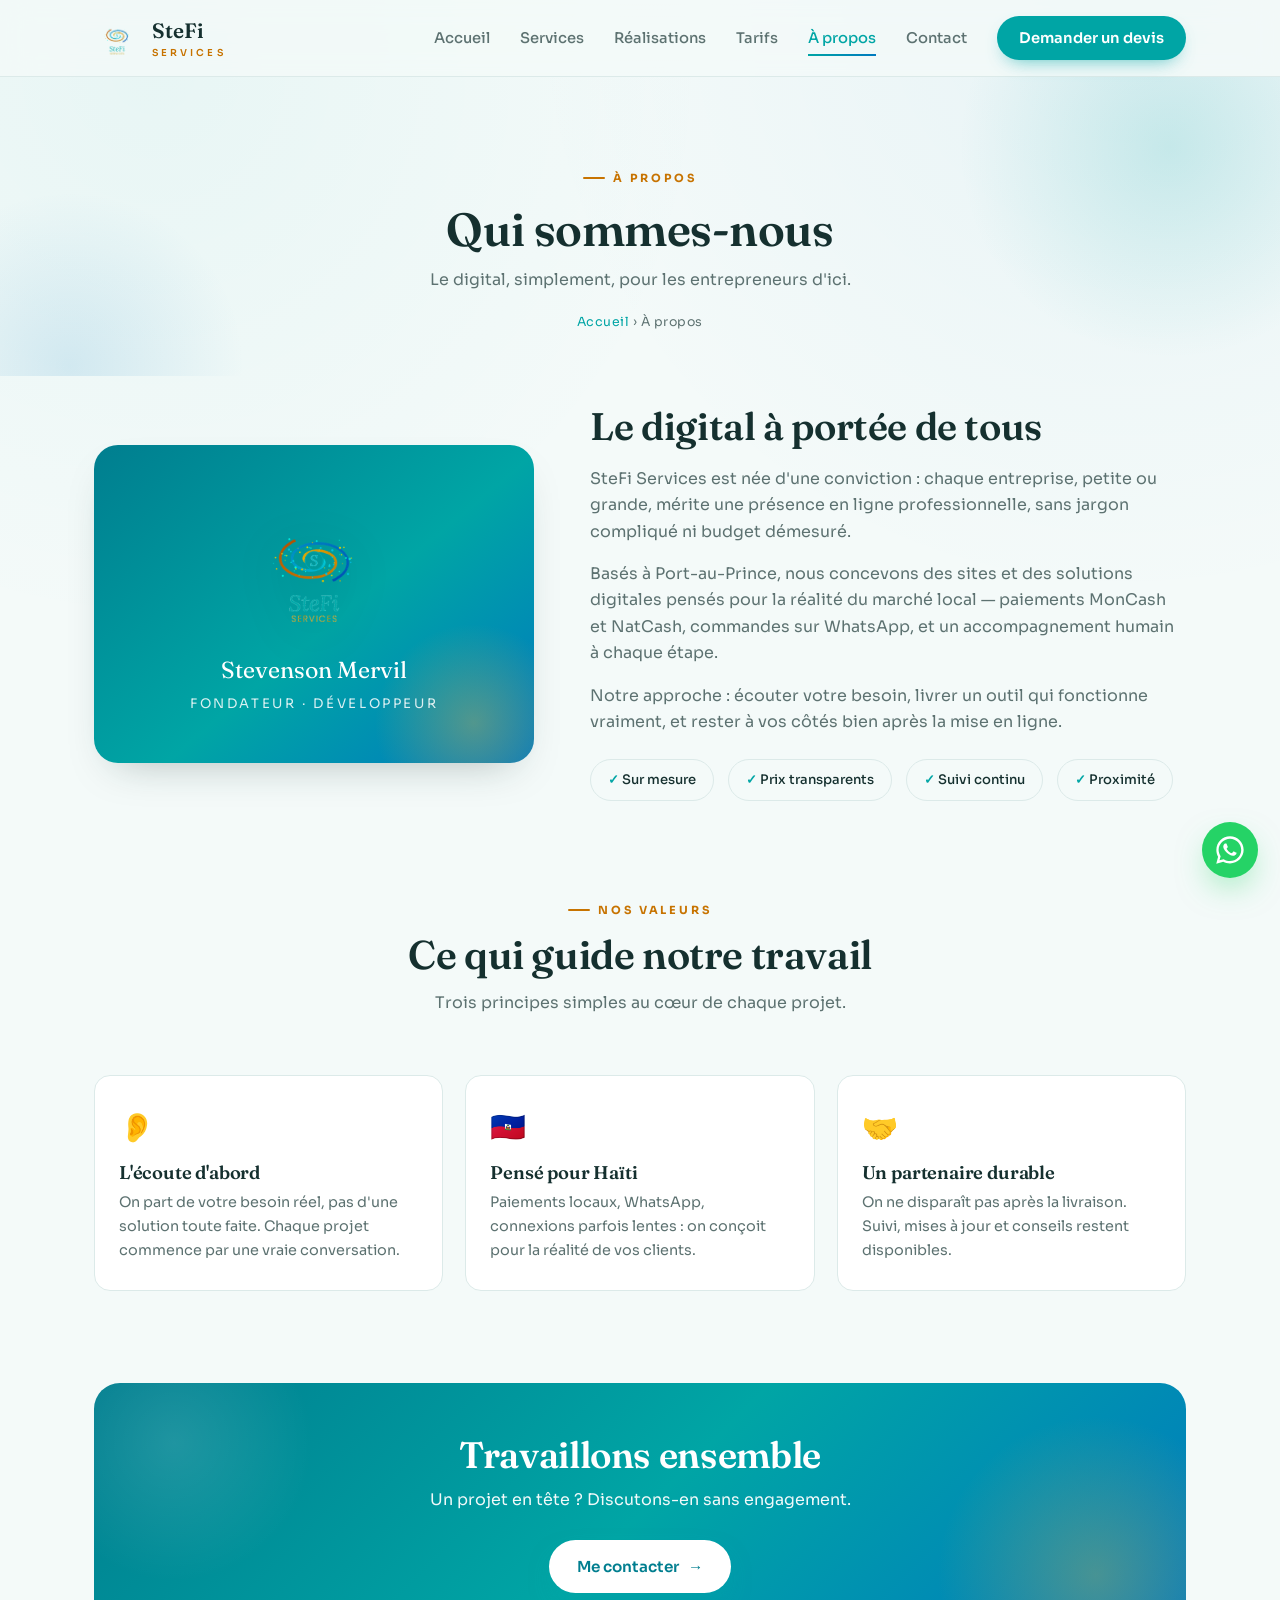
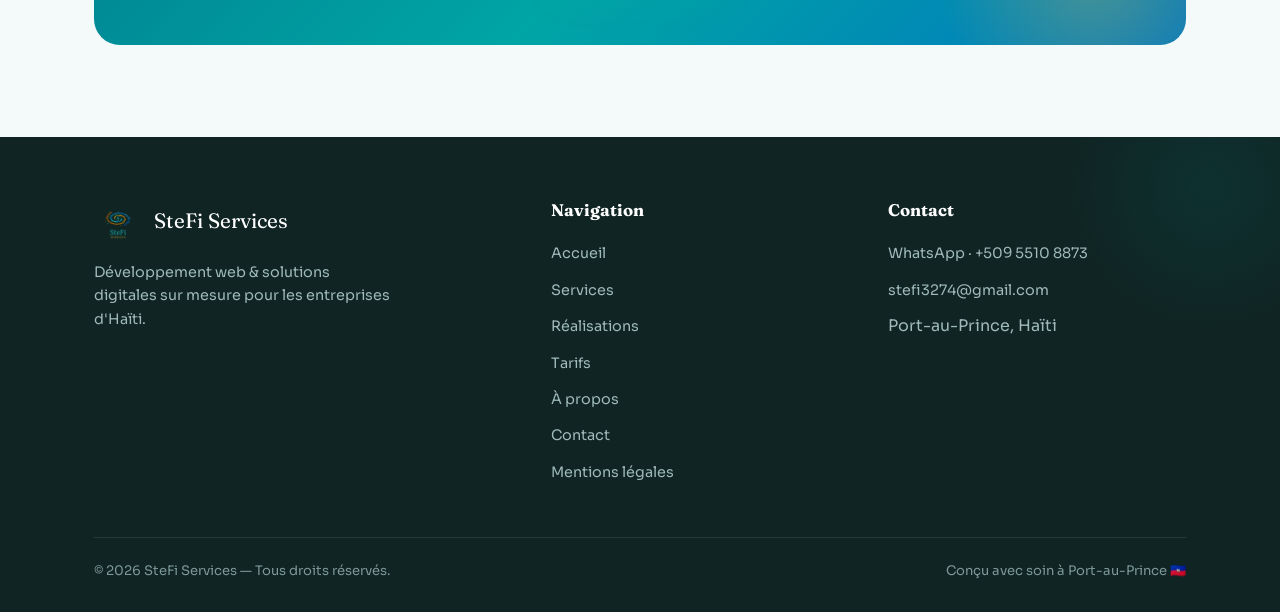
==== commit 7449f29c: "Add files via upload" ====
--- a/a-propos.html
+++ b/a-propos.html
@@ -8,7 +8,12 @@
 <meta property="og:title" content="À propos — SteFi Services">
 <meta property="og:description" content="SteFi Services, par Stevenson Mervil : le digital simplement, pour les entrepreneurs d'Haïti. Basés à Port-au-Prince.">
 <meta property="og:type" content="website">
-<meta property="og:image" content="logo.png">
+<meta property="og:image" content="https://stefi-services.vercel.app/og-image.png">
+<meta property="og:image:width" content="1200">
+<meta property="og:image:height" content="630">
+<meta property="og:url" content="https://stefi-services.vercel.app/a-propos.html">
+<meta name="twitter:card" content="summary_large_image">
+<meta name="twitter:image" content="https://stefi-services.vercel.app/og-image.png">
 <meta name="theme-color" content="#00a5a5">
 <link rel="icon" type="image/png" href="logo.png">
 <link rel="preconnect" href="https://fonts.googleapis.com">
--- a/style.css
+++ b/style.css
@@ -450,3 +450,11 @@
 @media (max-width:640px){
   .works{grid-template-columns:1fr}
 }
+
+/* ---------- Tarifs sans prix : libellé "Sur devis" + blocs inclus/non inclus ---------- */
+.t-quote{display:flex;align-items:baseline;gap:8px;margin-bottom:4px}
+.t-quote .amt{font-family:'Fraunces',serif;font-size:1.9rem;font-weight:700;color:var(--accent);line-height:1}
+.t-quote .note{font-size:.78rem;color:var(--muted)}
+.t-block-label{font-size:.72rem;text-transform:uppercase;letter-spacing:.12em;font-weight:700;margin:16px 0 8px;color:var(--ink)}
+.t-block-label.pos{color:var(--accent-d)}
+.t-block-label.neg{color:#9a8e7f}
